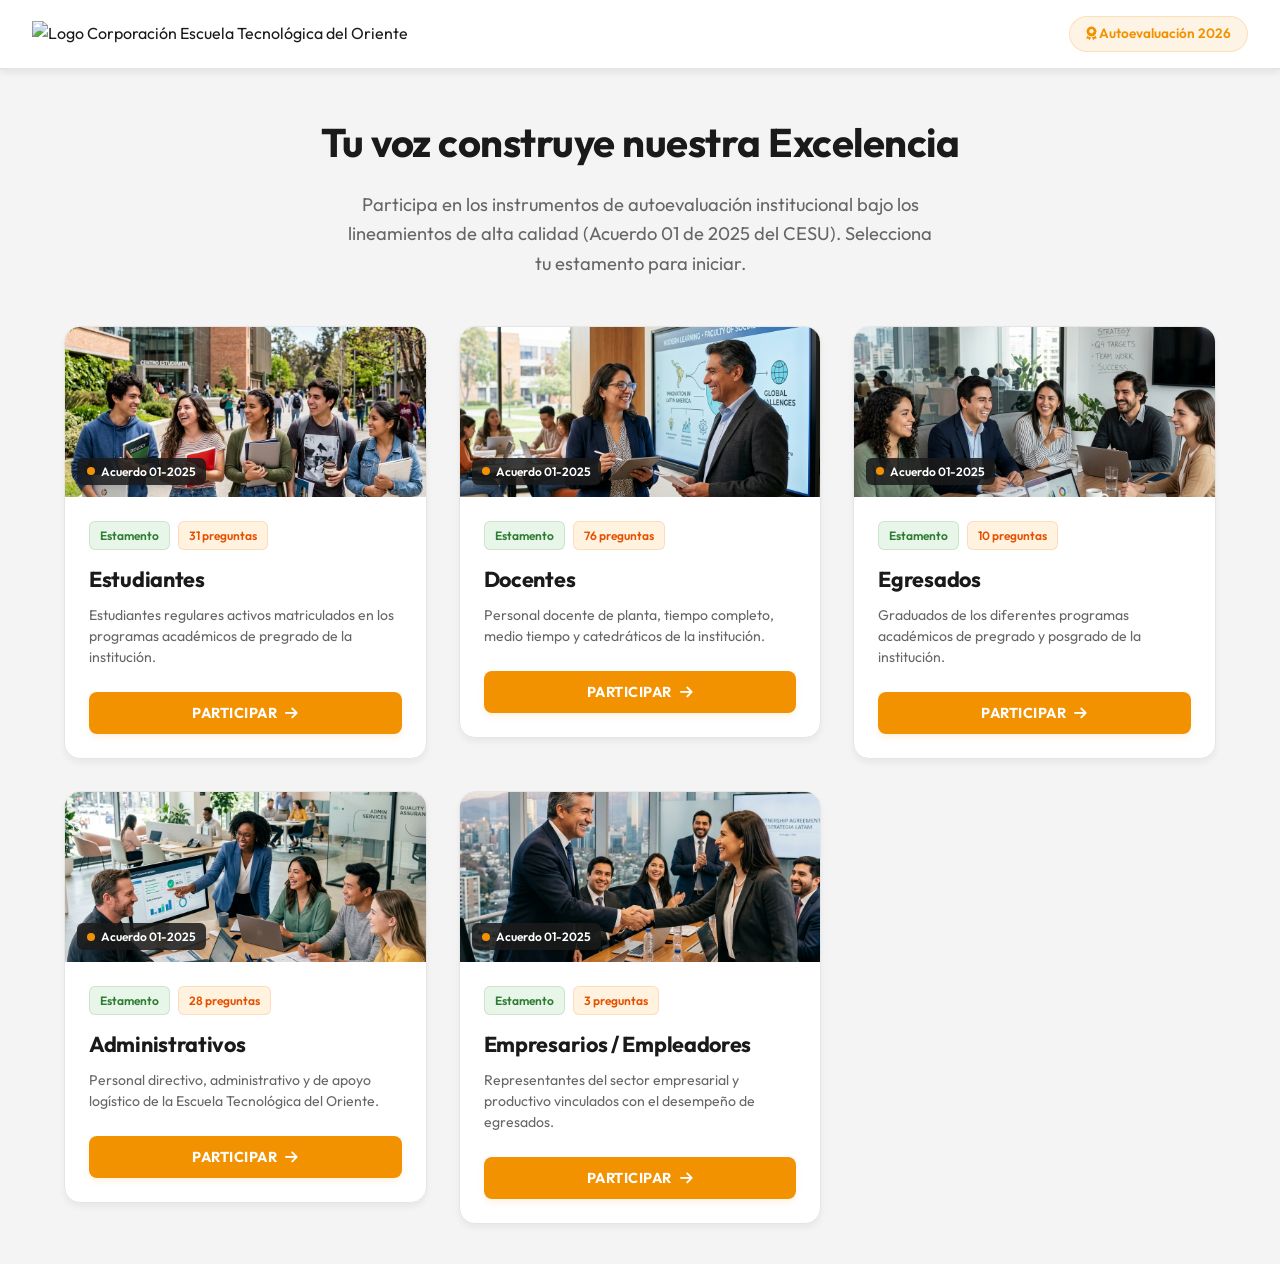
==== index.html @ 84ee6769 "UI: Integrate official PNG logo, fix vertical card stretching issue, and apply stylesheet cache bust" ====
<!DOCTYPE html>
<html lang="es">
<head>
  <meta charset="UTF-8">
  <meta name="viewport" content="width=device-width, initial-scale=1.0">
  <title>Campaña de Autoevaluación 2026 | Escuela Tecnológica del Oriente</title>
  <link rel="stylesheet" href="assets/css/styles.css?v=1.0.3">
  <!-- FontAwesome Icons for premium visual details -->
  <link rel="stylesheet" href="https://cdnjs.cloudflare.com/ajax/libs/font-awesome/6.4.0/css/all.min.css">
</head>
<body>

  <!-- Header Institucional -->
  <header>
    <div class="logo-container">
      <img src="https://tecnologicadeloriente.edu.co/wp-content/uploads/2024/09/LOGO-ILLUSTRATOR-01.png" alt="Logo Corporación Escuela Tecnológica del Oriente" class="logo-img">
    </div>
    <div class="campaign-tag">
      <i class="fa-solid fa-award"></i> Autoevaluación 2026
    </div>
  </header>

  <!-- Contenedor Principal (SPA) -->
  <main class="container">

    <!-- SECCIÓN 1: LANDING PAGE -->
    <section id="section-landing" class="app-section fade-in">
      <div class="hero-section">
        <h2>Tu voz construye nuestra Excelencia</h2>
        <p>Participa en los instrumentos de autoevaluación institucional bajo los lineamientos de alta calidad (Acuerdo 01 de 2025 del CESU). Selecciona tu estamento para iniciar.</p>
      </div>

      <div class="estamentos-grid">
        <!-- Tarjeta Estudiantes -->
        <div class="estamento-card" onclick="seleccionarEstamento('estudiantes')">
          <div class="card-image-wrapper">
            <img src="assets/img/estudiantes.png" alt="Estudiantes ETO">
            <span class="card-badge-modality">Acuerdo 01-2025</span>
          </div>
          <div class="card-body-content">
            <div class="card-badge-container">
              <span class="badge-custom-gray">Estamento</span>
              <span class="badge-custom-orange">31 preguntas</span>
            </div>
            <h3>Estudiantes</h3>
            <p>Estudiantes regulares activos matriculados en los programas académicos de pregrado de la institución.</p>
            <button class="btn-card-cta">PARTICIPAR <i class="fa-solid fa-arrow-right"></i></button>
          </div>
        </div>

        <!-- Tarjeta Docentes -->
        <div class="estamento-card" onclick="seleccionarEstamento('docentes')">
          <div class="card-image-wrapper">
            <img src="assets/img/docentes.png" alt="Docentes ETO">
            <span class="card-badge-modality">Acuerdo 01-2025</span>
          </div>
          <div class="card-body-content">
            <div class="card-badge-container">
              <span class="badge-custom-gray">Estamento</span>
              <span class="badge-custom-orange">76 preguntas</span>
            </div>
            <h3>Docentes</h3>
            <p>Personal docente de planta, tiempo completo, medio tiempo y catedráticos de la institución.</p>
            <button class="btn-card-cta">PARTICIPAR <i class="fa-solid fa-arrow-right"></i></button>
          </div>
        </div>

        <!-- Tarjeta Egresados -->
        <div class="estamento-card" onclick="seleccionarEstamento('egresados')">
          <div class="card-image-wrapper">
            <img src="assets/img/egresados.png" alt="Egresados ETO">
            <span class="card-badge-modality">Acuerdo 01-2025</span>
          </div>
          <div class="card-body-content">
            <div class="card-badge-container">
              <span class="badge-custom-gray">Estamento</span>
              <span class="badge-custom-orange">10 preguntas</span>
            </div>
            <h3>Egresados</h3>
            <p>Graduados de los diferentes programas académicos de pregrado y posgrado de la institución.</p>
            <button class="btn-card-cta">PARTICIPAR <i class="fa-solid fa-arrow-right"></i></button>
          </div>
        </div>

        <!-- Tarjeta Administrativos -->
        <div class="estamento-card" onclick="seleccionarEstamento('administrativos')">
          <div class="card-image-wrapper">
            <img src="assets/img/administrativos.png" alt="Administrativos ETO">
            <span class="card-badge-modality">Acuerdo 01-2025</span>
          </div>
          <div class="card-body-content">
            <div class="card-badge-container">
              <span class="badge-custom-gray">Estamento</span>
              <span class="badge-custom-orange">28 preguntas</span>
            </div>
            <h3>Administrativos</h3>
            <p>Personal directivo, administrativo y de apoyo logístico de la Escuela Tecnológica del Oriente.</p>
            <button class="btn-card-cta">PARTICIPAR <i class="fa-solid fa-arrow-right"></i></button>
          </div>
        </div>

        <!-- Tarjeta Empresarios -->
        <div class="estamento-card" onclick="seleccionarEstamento('empleadores')">
          <div class="card-image-wrapper">
            <img src="assets/img/empleadores.png" alt="Empresarios ETO">
            <span class="card-badge-modality">Acuerdo 01-2025</span>
          </div>
          <div class="card-body-content">
            <div class="card-badge-container">
              <span class="badge-custom-gray">Estamento</span>
              <span class="badge-custom-orange">3 preguntas</span>
            </div>
            <h3>Empresarios / Empleadores</h3>
            <p>Representantes del sector empresarial y productivo vinculados con el desempeño de egresados.</p>
            <button class="btn-card-cta">PARTICIPAR <i class="fa-solid fa-arrow-right"></i></button>
          </div>
        </div>
      </div>
    </section>

    <!-- SECCIÓN 2: PUERTA DE SEGURIDAD (REGISTRO Y HABEAS DATA) -->
    <section id="section-register" class="app-section fade-in hidden">
      <div class="card-form-container">
        <div class="form-header">
          <h2>Registro e Identificación</h2>
          <p>Por favor, ingresa tus datos. Son requeridos para la validez documental de la encuesta ante el CNA.</p>
        </div>

        <form id="form-habeas-data" onsubmit="event.preventDefault(); iniciarEncuestaActiva();">
          <div class="input-group">
            <label class="input-label" for="user-name">Nombre Completo</label>
            <input class="input-field" type="text" id="user-name" placeholder="Ej: Pedro Elías Noriega" required>
          </div>

          <div class="input-group">
            <label class="input-label" for="user-id">Documento de Identidad (Cédula)</label>
            <input class="input-field" type="number" id="user-id" placeholder="Ej: 1098765432" required>
          </div>

          <div class="input-group">
            <label class="input-label" for="user-phone">Teléfono Celular</label>
            <input class="input-field" type="tel" id="user-phone" placeholder="Ej: 3156789012" required>
          </div>

          <div class="input-group">
            <label class="input-label" for="user-email">Correo Electrónico</label>
            <input class="input-field" type="email" id="user-email" placeholder="Ej: pedro@oriente.edu.co" required>
          </div>

          <div class="input-group">
            <label class="input-label" for="user-program">Programa Académico / Dependencia</label>
            <select class="input-field select-field" id="user-program" required>
              <option value="" disabled selected>Selecciona una opción...</option>
              <option value="Licenciatura en Educación Infantil">Licenciatura en Educación Infantil</option>
              <option value="Administración de la Seguridad y Salud en el Trabajo">Administración en Seguridad y Salud en el Trabajo</option>
              <option value="Tecnología en Gestión de la Seguridad y Salud en el Trabajo">Tecnología en Gestión de la SST</option>
              <option value="Ingeniería de Sistemas">Ingeniería de Sistemas</option>
              <option value="Derecho">Derecho</option>
              <option value="Administración de Empresas">Administración de Empresas</option>
              <option value="Área Administrativa">Área Administrativa (No aplica programa)</option>
              <option value="Sector Empresarial">Sector Empresarial / Empleador</option>
            </select>
          </div>

          <div class="checkbox-group">
            <input class="checkbox-input" type="checkbox" id="user-habeas" required>
            <label class="checkbox-label" for="user-habeas">
              Acepto y autorizo de manera libre, previa y explícita el tratamiento de mis datos personales de conformidad con la <a href="#" onclick="abrirModalHabeas(event)">Política de Tratamiento de Datos Personales (Ley 1581 de 2012 de Habeas Data)</a> de la Corporación Escuela Tecnológica del Oriente.
            </label>
          </div>

          <div style="display:flex; gap: 1rem;">
            <button type="button" class="btn-secondary" onclick="volverALanding()">
              <i class="fa-solid fa-arrow-left"></i> Atrás
            </button>
            <button type="submit" id="btn-iniciar-encuesta" class="btn-primary" disabled>
              Continuar a la Encuesta <i class="fa-solid fa-circle-arrow-right"></i>
            </button>
          </div>
        </form>
      </div>
    </section>

    <!-- SECCIÓN 3: INTERFAZ DE ENCUESTA CONVERSACIONAL (TYPEFORM STYLE) -->
    <section id="section-survey" class="app-section fade-in hidden">
      <div class="survey-wrapper">
        
        <!-- Barra de Progreso Superior -->
        <div class="survey-progress-container">
          <button class="btn-secondary" style="padding: 6px 12px; font-size: 0.8rem;" onclick="volverARegistro()">
            <i class="fa-solid fa-user-pen"></i> Datos
          </button>
          <div class="survey-progress-bar-bg">
            <div id="survey-progress-bar" class="survey-progress-bar-fill"></div>
          </div>
          <span id="survey-progress-text" class="survey-progress-text">Pregunta 1 de 31 (0%)</span>
        </div>

        <!-- Tarjeta de Pregunta Activa -->
        <div class="survey-question-card">
          <div>
            <div id="survey-factor-title" class="question-meta">Factor 1: Proyecto Educativo</div>
            <div id="survey-question-text" class="question-text">
              ¿El proyecto educativo del Programa Académico es coherente con la misión y la identidad institucional?
            </div>
          </div>

          <!-- Escala Likert 1-5 -->
          <div>
            <div class="likert-scale">
              <div class="likert-option" onclick="responderPregunta(1)">
                <div class="likert-button" id="likert-btn-1">1</div>
                <div class="likert-label">Totalmente en Desacuerdo</div>
              </div>
              <div class="likert-option" onclick="responderPregunta(2)">
                <div class="likert-button" id="likert-btn-2">2</div>
                <div class="likert-label">En Desacuerdo</div>
              </div>
              <div class="likert-option" onclick="responderPregunta(3)">
                <div class="likert-button" id="likert-btn-3">3</div>
                <div class="likert-label">Neutro</div>
              </div>
              <div class="likert-option" onclick="responderPregunta(4)">
                <div class="likert-button" id="likert-btn-4">4</div>
                <div class="likert-label">De Acuerdo</div>
              </div>
              <div class="likert-option" onclick="responderPregunta(5)">
                <div class="likert-button" id="likert-btn-5">5</div>
                <div class="likert-label">Totalmente de Acuerdo</div>
              </div>
            </div>

            <!-- Controles de Navegación del Encuesta -->
            <div class="survey-navigation">
              <button class="btn-secondary" id="btn-previa" onclick="navegarPregunta(-1)" disabled>
                <i class="fa-solid fa-chevron-left"></i> Anterior
              </button>
              
              <div class="keyboard-shortcut-hint">
                <span>Califica de <kbd class="kbd-key">1</kbd> a <kbd class="kbd-key">5</kbd> en tu teclado</span>
              </div>
              
              <button class="btn-secondary" id="btn-siguiente" onclick="navegarPregunta(1)">
                Siguiente <i class="fa-solid fa-chevron-right"></i>
              </button>
            </div>
          </div>
        </div>

      </div>
    </section>

    <!-- SECCIÓN 3.5: COMENTARIOS ADICIONALES FINALES -->
    <section id="section-comments" class="app-section fade-in hidden">
      <div class="card-form-container">
        <div class="form-header">
          <h2>Comentarios Cualitativos</h2>
          <p>Para finalizar, puedes aportar sugerencias o comentarios cualitativos sobre el programa académico de forma abierta.</p>
        </div>

        <textarea id="survey-comments" class="comments-textarea" placeholder="Escribe tus observaciones aquí (Opcional)..."></textarea>

        <div style="display:flex; gap: 1rem;">
          <button type="button" class="btn-secondary" onclick="volverAEncuestaDesdeComentarios()">
            <i class="fa-solid fa-chevron-left"></i> Atrás
          </button>
          <button type="button" class="btn-primary" onclick="finalizarYEnviarEncuesta()">
            Enviar Respuestas <i class="fa-solid fa-paper-plane"></i>
          </button>
        </div>
      </div>
    </section>

    <!-- SECCIÓN 4: AGRADECIMIENTO / AGRADECIMIENTO -->
    <section id="section-thanks" class="app-section fade-in hidden" style="text-align: center;">
      <div class="card-form-container" style="max-width: 500px;">
        <div style="font-size: 4rem; color: var(--primary-orange); margin-bottom: 1.5rem;">
          <i class="fa-solid fa-circle-check"></i>
        </div>
        <h2 style="font-size: 2rem; margin-bottom: 1rem;">¡Muchas Gracias!</h2>
        <p style="color: var(--text-gray); margin-bottom: 2rem;">Tus respuestas se han guardado con éxito. Has aportado de forma valiosa a nuestro proceso de Autoevaluación y Acreditación de Alta Calidad.</p>
        
        <div style="display: flex; flex-direction: column; gap: 10px;">
          <button class="btn-primary" onclick="reiniciarPortal()">
            <i class="fa-solid fa-rotate-left"></i> Realizar otra Encuesta
          </button>
          <a href="dashboard.html" class="btn-secondary" style="text-decoration: none; justify-content: center;">
            <i class="fa-solid fa-chart-line"></i> Ir al Dashboard de Resultados
          </a>
        </div>
      </div>
    </section>

  </main>

  <!-- MODAL: HABEAS DATA LEGAL -->
  <div id="modal-habeas" class="modal hidden">
    <div class="modal-content">
      <div class="modal-header">
        <h3>Política de Tratamiento de Datos Personales</h3>
        <button class="btn-close" onclick="cerrarModalHabeas()">&times;</button>
      </div>
      <div class="modal-body">
        <p><strong>CORPORACIÓN ESCUELA TECNOLÓGICA DEL ORIENTE</strong></p>
        <p>De conformidad con la Ley 1581 de 2012 (Ley de Protección de Datos Personales o Habeas Data) y sus decretos reglamentarios, le informamos que los datos capturados en este formulario serán tratados bajo estrictos parámetros de seguridad, confidencialidad y privacidad.</p>
        
        <h4>1. Finalidad del Tratamiento de Datos</h4>
        <p>La recolección de los datos personales (Nombre, Cédula, Celular y Correo Electrónico) tiene como única finalidad validar la participación legítima de los estamentos institucionales (Estudiantes, Docentes, Egresados, Administrativos y Empresarios) dentro del proceso de Autoevaluación con fines de Acreditación de Alta Calidad exigidos por el Ministerio de Educación Nacional de Colombia (CNA).</p>
        
        <h4>2. Confidencialidad de las Respuestas</h4>
        <p>Las opiniones, valoraciones y respuestas suministradas en la encuesta son estrictamente confidenciales y se procesarán de forma agregada y estadística. Bajo ninguna circunstancia se asociará su nombre o número de identidad con sus respuestas individuales en los reportes públicos de autoevaluación.</p>
        
        <h4>3. Derechos del Titular</h4>
        <p>Como titular de los datos personales, usted tiene derecho a conocer, actualizar, rectificar y solicitar la supresión de sus datos personales en los términos dispuestos por la Ley 1581 de 2012, dirigiendo una solicitud al correo oficial de protección de datos de la institución.</p>
      </div>
      <div style="margin-top: 1.5rem; text-align: right;">
        <button class="btn-primary" style="width: auto; display: inline-flex;" onclick="cerrarModalHabeas()">
          Entendido
        </button>
      </div>
    </div>
  </div>

  <!-- Carga de Módulos e Scripts -->
  <script type="module" src="assets/js/app.js"></script>
</body>
</html>
---- assets/css/styles.css ----
/* assets/css/styles.css */
@import url('https://fonts.googleapis.com/css2?family=Outfit:wght@300;400;500;600;700&display=swap');

:root {
  --primary-orange: #F39200;
  --primary-orange-hover: #D88100;
  --primary-orange-light: rgba(243, 146, 0, 0.1);
  --bg-white: #FFFFFF;
  --bg-gray-light: #F4F4F4;
  --bg-gray-border: #E5E5E5;
  --text-dark: #1A1A1B;
  --text-gray: #666666;
  --text-gray-light: #999999;
  
  --font-base: 'Outfit', sans-serif;
  --shadow-subtle: 0 4px 6px rgba(0, 0, 0, 0.05);
  --shadow-medium: 0 10px 20px rgba(0, 0, 0, 0.08);
  --shadow-orange: 0 10px 25px rgba(243, 146, 0, 0.2);
  
  --transition-smooth: all 0.3s cubic-bezier(0.4, 0, 0.2, 1);
}

* {
  box-sizing: border-box;
  margin: 0;
  padding: 0;
}

body {
  font-family: var(--font-base);
  background-color: var(--bg-gray-light);
  color: var(--text-dark);
  line-height: 1.6;
  overflow-x: hidden;
}

/* Layout General */
header {
  background-color: var(--bg-white);
  border-bottom: 2px solid var(--bg-gray-border);
  padding: 1rem 2rem;
  display: flex;
  justify-content: space-between;
  align-items: center;
  position: sticky;
  top: 0;
  z-index: 100;
  box-shadow: var(--shadow-subtle);
}

.logo-container {
  display: flex;
  align-items: center;
}

.logo-img {
  max-height: 48px;
  width: auto;
  object-fit: contain;
  display: block;
}

.campaign-tag {
  background-color: var(--primary-orange-light);
  color: var(--primary-orange);
  padding: 6px 16px;
  border-radius: 20px;
  font-weight: 600;
  font-size: 0.85rem;
  border: 1px solid rgba(243, 146, 0, 0.2);
}

.container {
  max-width: 1200px;
  margin: 0 auto;
  padding: 2.5rem 1.5rem;
  min-height: calc(100vh - 80px);
  display: flex;
  flex-direction: column;
  justify-content: center;
}

.hidden {
  display: none !important;
}

/* Animaciones */
@keyframes fadeIn {
  from { opacity: 0; transform: translateY(15px); }
  to { opacity: 1; transform: translateY(0); }
}

@keyframes slideInRight {
  from { transform: translateX(50px); opacity: 0; }
  to { transform: translateX(0); opacity: 1; }
}

.fade-in {
  animation: fadeIn 0.4s cubic-bezier(0.4, 0, 0.2, 1) forwards;
}

/* Pantalla 1: Landing Page */
.hero-section {
  text-align: center;
  margin-bottom: 3rem;
  animation: fadeIn 0.5s ease-out;
}

.hero-section h2 {
  font-size: 2.5rem;
  font-weight: 700;
  color: var(--text-dark);
  margin-bottom: 1rem;
  letter-spacing: -0.5px;
}

.hero-section p {
  font-size: 1.15rem;
  color: var(--text-gray);
  max-width: 600px;
  margin: 0 auto;
}

.estamentos-grid {
  display: grid;
  grid-template-columns: repeat(auto-fill, minmax(280px, 1fr));
  gap: 2rem;
  margin-top: 1.5rem;
  align-items: start;
}

.estamento-card {
  background-color: var(--bg-white);
  border: 1px solid var(--bg-gray-border);
  border-radius: 16px;
  overflow: hidden;
  transition: var(--transition-smooth);
  display: flex;
  flex-direction: column;
  box-shadow: var(--shadow-subtle);
  cursor: pointer;
  text-align: left;
}

.estamento-card:hover {
  transform: translateY(-8px);
  border-color: var(--primary-orange);
  box-shadow: var(--shadow-medium);
}

.card-image-wrapper {
  position: relative;
  width: 100%;
  height: 170px;
  overflow: hidden;
  background-color: var(--bg-gray-light);
}

.card-image-wrapper img {
  width: 100%;
  height: 100%;
  object-fit: cover;
  transition: var(--transition-smooth);
}

.estamento-card:hover .card-image-wrapper img {
  transform: scale(1.06);
}

.card-badge-modality {
  position: absolute;
  bottom: 12px;
  left: 12px;
  background-color: rgba(26, 26, 27, 0.85);
  color: var(--bg-white);
  padding: 4px 10px;
  border-radius: 6px;
  font-size: 0.75rem;
  font-weight: 600;
  display: flex;
  align-items: center;
  gap: 6px;
  box-shadow: 0 4px 6px rgba(0,0,0,0.1);
}

.card-badge-modality::before {
  content: '';
  display: inline-block;
  width: 8px;
  height: 8px;
  border-radius: 50%;
  background-color: var(--primary-orange);
}

.card-body-content {
  padding: 1.5rem;
  display: flex;
  flex-direction: column;
  flex-grow: 1;
  justify-content: space-between;
}

.card-badge-container {
  display: flex;
  gap: 8px;
  margin-bottom: 12px;
}

.badge-custom-gray {
  background-color: #E8F5E9;
  color: #2E7D32;
  padding: 4px 10px;
  border-radius: 6px;
  font-size: 0.75rem;
  font-weight: 600;
  border: 1px solid rgba(46, 125, 50, 0.15);
}

.badge-custom-orange {
  background-color: #FFF3E0;
  color: #E65100;
  padding: 4px 10px;
  border-radius: 6px;
  font-size: 0.75rem;
  font-weight: 600;
  border: 1px solid rgba(230, 81, 0, 0.15);
}

.card-body-content h3 {
  font-size: 1.35rem;
  font-weight: 700;
  color: var(--text-dark);
  margin-bottom: 8px;
  letter-spacing: -0.3px;
}

.card-body-content p {
  font-size: 0.88rem;
  color: var(--text-gray);
  margin-bottom: 1.5rem;
  line-height: 1.5;
  flex-grow: 1;
}

.btn-card-cta {
  width: 100%;
  background-color: var(--primary-orange);
  color: var(--bg-white);
  border: none;
  border-radius: 8px;
  padding: 12px 20px;
  font-family: var(--font-base);
  font-size: 0.9rem;
  font-weight: 700;
  cursor: pointer;
  transition: var(--transition-smooth);
  display: flex;
  align-items: center;
  justify-content: center;
  gap: 8px;
  text-transform: uppercase;
  letter-spacing: 0.5px;
  box-shadow: 0 4px 6px rgba(243, 146, 0, 0.1);
}

.estamento-card:hover .btn-card-cta {
  background-color: var(--primary-orange-hover);
  box-shadow: var(--shadow-orange);
}


/* Pantalla 2: Puerta de Seguridad - Habeas Data */
.card-form-container {
  background-color: var(--bg-white);
  border: 1px solid var(--bg-gray-border);
  border-radius: 24px;
  padding: 3rem 2.5rem;
  max-width: 600px;
  margin: 0 auto;
  box-shadow: var(--shadow-medium);
}

.form-header {
  text-align: center;
  margin-bottom: 2rem;
}

.form-header h2 {
  font-size: 1.75rem;
  font-weight: 700;
  color: var(--text-dark);
  margin-bottom: 0.5rem;
}

.form-header p {
  color: var(--text-gray);
  font-size: 0.95rem;
}

.input-group {
  margin-bottom: 1.5rem;
  position: relative;
}

.input-label {
  display: block;
  font-weight: 500;
  font-size: 0.9rem;
  color: var(--text-dark);
  margin-bottom: 6px;
}

.input-field {
  width: 100%;
  padding: 12px 16px;
  border: 2px solid var(--bg-gray-border);
  border-radius: 12px;
  font-family: var(--font-base);
  font-size: 1rem;
  color: var(--text-dark);
  transition: var(--transition-smooth);
  outline: none;
}

.input-field:focus {
  border-color: var(--primary-orange);
  background-color: var(--bg-white);
  box-shadow: 0 0 0 3px var(--primary-orange-light);
}

.select-field {
  appearance: none;
  background-image: url("data:image/svg+xml;utf8,<svg fill='%231A1A1B' height='24' viewBox='0 0 24 24' width='24' xmlns='http://www.w3.org/2000/svg'><path d='M7 10l5 5 5-5z'/><path d='M0 0h24v24H0z' fill='none'/></svg>");
  background-repeat: no-repeat;
  background-position: right 12px center;
  background-size: 18px;
}

/* Checkbox Habeas Data */
.checkbox-group {
  display: flex;
  align-items: flex-start;
  gap: 10px;
  margin-top: 1.5rem;
  margin-bottom: 2rem;
}

.checkbox-input {
  width: 20px;
  height: 20px;
  accent-color: var(--primary-orange);
  cursor: pointer;
  margin-top: 2px;
  border: 2px solid var(--bg-gray-border);
  border-radius: 4px;
}

.checkbox-label {
  font-size: 0.85rem;
  color: var(--text-gray);
  cursor: pointer;
  user-select: none;
}

.checkbox-label a {
  color: var(--primary-orange);
  text-decoration: none;
  font-weight: 500;
}

.checkbox-label a:hover {
  text-decoration: underline;
}

/* Botones */
.btn-primary {
  width: 100%;
  background-color: var(--primary-orange);
  color: var(--bg-white);
  border: none;
  border-radius: 12px;
  padding: 14px 24px;
  font-family: var(--font-base);
  font-size: 1rem;
  font-weight: 600;
  cursor: pointer;
  transition: var(--transition-smooth);
  display: flex;
  align-items: center;
  justify-content: center;
  gap: 8px;
  box-shadow: var(--shadow-subtle);
}

.btn-primary:hover:not(:disabled) {
  background-color: var(--primary-orange-hover);
  transform: translateY(-2px);
  box-shadow: var(--shadow-orange);
}

.btn-primary:active:not(:disabled) {
  transform: translateY(0);
}

.btn-primary:disabled {
  background-color: var(--text-gray-light);
  cursor: not-allowed;
  transform: none;
  box-shadow: none;
}

.btn-secondary {
  background-color: transparent;
  color: var(--text-gray);
  border: 1px solid var(--bg-gray-border);
  border-radius: 12px;
  padding: 10px 20px;
  font-family: var(--font-base);
  font-size: 0.9rem;
  font-weight: 600;
  cursor: pointer;
  transition: var(--transition-smooth);
  display: flex;
  align-items: center;
  gap: 6px;
}

.btn-secondary:hover {
  background-color: var(--bg-gray-light);
  color: var(--text-dark);
}

/* Pantalla 3: Interfaz de Encuesta Conversacional */
.survey-wrapper {
  max-width: 800px;
  margin: 0 auto;
  width: 100%;
}

.survey-progress-container {
  background-color: var(--bg-white);
  border: 1px solid var(--bg-gray-border);
  border-radius: 12px;
  padding: 12px 20px;
  margin-bottom: 2rem;
  display: flex;
  align-items: center;
  justify-content: space-between;
  gap: 1.5rem;
  box-shadow: var(--shadow-subtle);
}

.survey-progress-bar-bg {
  flex-grow: 1;
  height: 8px;
  background-color: var(--bg-gray-light);
  border-radius: 4px;
  overflow: hidden;
}

.survey-progress-bar-fill {
  height: 100%;
  width: 0%;
  background-color: var(--primary-orange);
  border-radius: 4px;
  transition: width 0.3s cubic-bezier(0.4, 0, 0.2, 1);
}

.survey-progress-text {
  font-size: 0.85rem;
  font-weight: 600;
  color: var(--text-gray);
  white-space: nowrap;
}

.survey-question-card {
  background-color: var(--bg-white);
  border: 1px solid var(--bg-gray-border);
  border-radius: 24px;
  padding: 3.5rem 3rem;
  min-height: 400px;
  display: flex;
  flex-direction: column;
  justify-content: space-between;
  box-shadow: var(--shadow-medium);
  position: relative;
}

.question-meta {
  font-size: 0.8rem;
  text-transform: uppercase;
  letter-spacing: 1.5px;
  font-weight: 700;
  color: var(--primary-orange);
  margin-bottom: 1.5rem;
}

.question-text {
  font-size: 1.6rem;
  font-weight: 600;
  color: var(--text-dark);
  margin-bottom: 2.5rem;
  line-height: 1.4;
  letter-spacing: -0.5px;
}

/* Escala Likert 1-5 */
.likert-scale {
  display: grid;
  grid-template-columns: repeat(5, 1fr);
  gap: 1rem;
  margin-bottom: 3rem;
}

.likert-option {
  display: flex;
  flex-direction: column;
  align-items: center;
  cursor: pointer;
  user-select: none;
}

.likert-button {
  width: 55px;
  height: 55px;
  border-radius: 50%;
  border: 2px solid var(--bg-gray-border);
  background-color: var(--bg-white);
  display: flex;
  align-items: center;
  justify-content: center;
  font-size: 1.25rem;
  font-weight: 700;
  color: var(--text-gray);
  transition: var(--transition-smooth);
  margin-bottom: 8px;
}

.likert-label {
  font-size: 0.75rem;
  color: var(--text-gray);
  text-align: center;
  font-weight: 500;
  transition: var(--transition-smooth);
}

.likert-option:hover .likert-button {
  border-color: var(--primary-orange);
  color: var(--primary-orange);
  background-color: var(--primary-orange-light);
  transform: scale(1.08);
}

.likert-option.selected .likert-button {
  border-color: var(--primary-orange);
  background-color: var(--primary-orange);
  color: var(--bg-white);
  box-shadow: var(--shadow-orange);
}

.likert-option.selected .likert-label {
  color: var(--primary-orange);
  font-weight: 600;
}

/* Control de Navegación */
.survey-navigation {
  display: flex;
  justify-content: space-between;
  align-items: center;
  border-top: 1px solid var(--bg-gray-border);
  padding-top: 1.5rem;
}

.keyboard-shortcut-hint {
  font-size: 0.8rem;
  color: var(--text-gray-light);
  display: flex;
  align-items: center;
  gap: 4px;
}

.kbd-key {
  background: var(--bg-gray-light);
  border: 1px solid var(--bg-gray-border);
  border-radius: 4px;
  padding: 1px 6px;
  font-size: 0.75rem;
  font-family: inherit;
  font-weight: 600;
  box-shadow: 0 1px 0 rgba(0,0,0,0.1);
}

/* Comentarios Finales */
.comments-container {
  display: flex;
  flex-direction: column;
  height: 100%;
}

.comments-textarea {
  width: 100%;
  height: 150px;
  padding: 16px;
  border: 2px solid var(--bg-gray-border);
  border-radius: 12px;
  font-family: var(--font-base);
  font-size: 1rem;
  color: var(--text-dark);
  outline: none;
  resize: none;
  margin-top: 1rem;
  margin-bottom: 2rem;
  transition: var(--transition-smooth);
}

.comments-textarea:focus {
  border-color: var(--primary-orange);
  box-shadow: 0 0 0 3px var(--primary-orange-light);
}

/* Pantalla 4: Dashboard */
.dashboard-layout {
  display: grid;
  grid-template-columns: 1fr 2fr;
  gap: 2rem;
  margin-top: 1rem;
}

.dashboard-card {
  background-color: var(--bg-white);
  border: 1px solid var(--bg-gray-border);
  border-radius: 20px;
  padding: 2rem;
  box-shadow: var(--shadow-subtle);
  display: flex;
  flex-direction: column;
  justify-content: space-between;
}

.dashboard-card h3 {
  font-size: 1.15rem;
  font-weight: 600;
  color: var(--text-dark);
  margin-bottom: 1.5rem;
  border-bottom: 1px solid var(--bg-gray-border);
  padding-bottom: 8px;
}

.participation-metric-item {
  display: flex;
  align-items: center;
  justify-content: space-between;
  margin-bottom: 1rem;
}

.participation-bar-bg {
  width: 100px;
  height: 6px;
  background-color: var(--bg-gray-light);
  border-radius: 3px;
  overflow: hidden;
  margin-left: 10px;
  flex-grow: 1;
}

.participation-bar-fill {
  height: 100%;
  background-color: var(--primary-orange);
  border-radius: 3px;
}

.chart-wrapper {
  position: relative;
  height: 350px;
  width: 100%;
}

.kpi-grid {
  display: grid;
  grid-template-columns: repeat(3, 1fr);
  gap: 1rem;
  margin-bottom: 1.5rem;
}

.kpi-card {
  background-color: var(--bg-white);
  border: 1px solid var(--bg-gray-border);
  border-radius: 12px;
  padding: 1.25rem;
  text-align: center;
  box-shadow: var(--shadow-subtle);
}

.kpi-card span {
  font-size: 0.8rem;
  color: var(--text-gray);
  display: block;
  margin-bottom: 4px;
  font-weight: 500;
}

.kpi-card strong {
  font-size: 1.75rem;
  color: var(--primary-orange);
  font-weight: 700;
}

.table-wrapper {
  width: 100%;
  overflow-x: auto;
  margin-top: 1rem;
}

.dashboard-table {
  width: 100%;
  border-collapse: collapse;
  text-align: left;
  font-size: 0.9rem;
}

.dashboard-table th {
  padding: 12px;
  border-bottom: 2px solid var(--bg-gray-border);
  color: var(--text-gray);
  font-weight: 600;
}

.dashboard-table td {
  padding: 12px;
  border-bottom: 1px solid var(--bg-gray-border);
  color: var(--text-dark);
}

.badge {
  padding: 2px 8px;
  border-radius: 8px;
  font-size: 0.75rem;
  font-weight: 600;
}

.badge-orange {
  background-color: var(--primary-orange-light);
  color: var(--primary-orange);
}

.badge-gray {
  background-color: #ECECEC;
  color: #555555;
}

/* Modales e Informes */
.modal {
  position: fixed;
  top: 0;
  left: 0;
  right: 0;
  bottom: 0;
  background-color: rgba(0,0,0,0.5);
  display: flex;
  align-items: center;
  justify-content: center;
  z-index: 1000;
  padding: 1.5rem;
}

.modal-content {
  background-color: var(--bg-white);
  border-radius: 20px;
  padding: 2rem;
  max-width: 600px;
  width: 100%;
  max-height: 80vh;
  overflow-y: auto;
  box-shadow: var(--shadow-medium);
}

.modal-header {
  display: flex;
  justify-content: space-between;
  align-items: center;
  border-bottom: 1px solid var(--bg-gray-border);
  padding-bottom: 12px;
  margin-bottom: 1.5rem;
}

.modal-header h3 {
  font-size: 1.25rem;
  color: var(--text-dark);
  font-weight: 700;
}

.btn-close {
  background: none;
  border: none;
  font-size: 1.5rem;
  cursor: pointer;
  color: var(--text-gray);
}

.modal-body {
  font-size: 0.9rem;
  color: var(--text-gray);
  line-height: 1.5;
}

.modal-body p {
  margin-bottom: 1rem;
}

.modal-body h4 {
  color: var(--text-dark);
  margin-top: 1.5rem;
  margin-bottom: 0.5rem;
  font-weight: 600;
}

/* Responsividad */
@media (max-width: 768px) {
  .hero-section h2 {
    font-size: 1.85rem;
  }
  
  .card-form-container {
    padding: 2rem 1.5rem;
  }
  
  .survey-question-card {
    padding: 2.5rem 1.5rem;
    min-height: auto;
  }
  
  .question-text {
    font-size: 1.25rem;
    margin-bottom: 2rem;
  }
  
  .likert-scale {
    gap: 0.5rem;
  }
  
  .likert-button {
    width: 45px;
    height: 45px;
    font-size: 1.1rem;
  }
  
  .dashboard-layout {
    grid-template-columns: 1fr;
  }
  
  .kpi-grid {
    grid-template-columns: 1fr;
  }
}
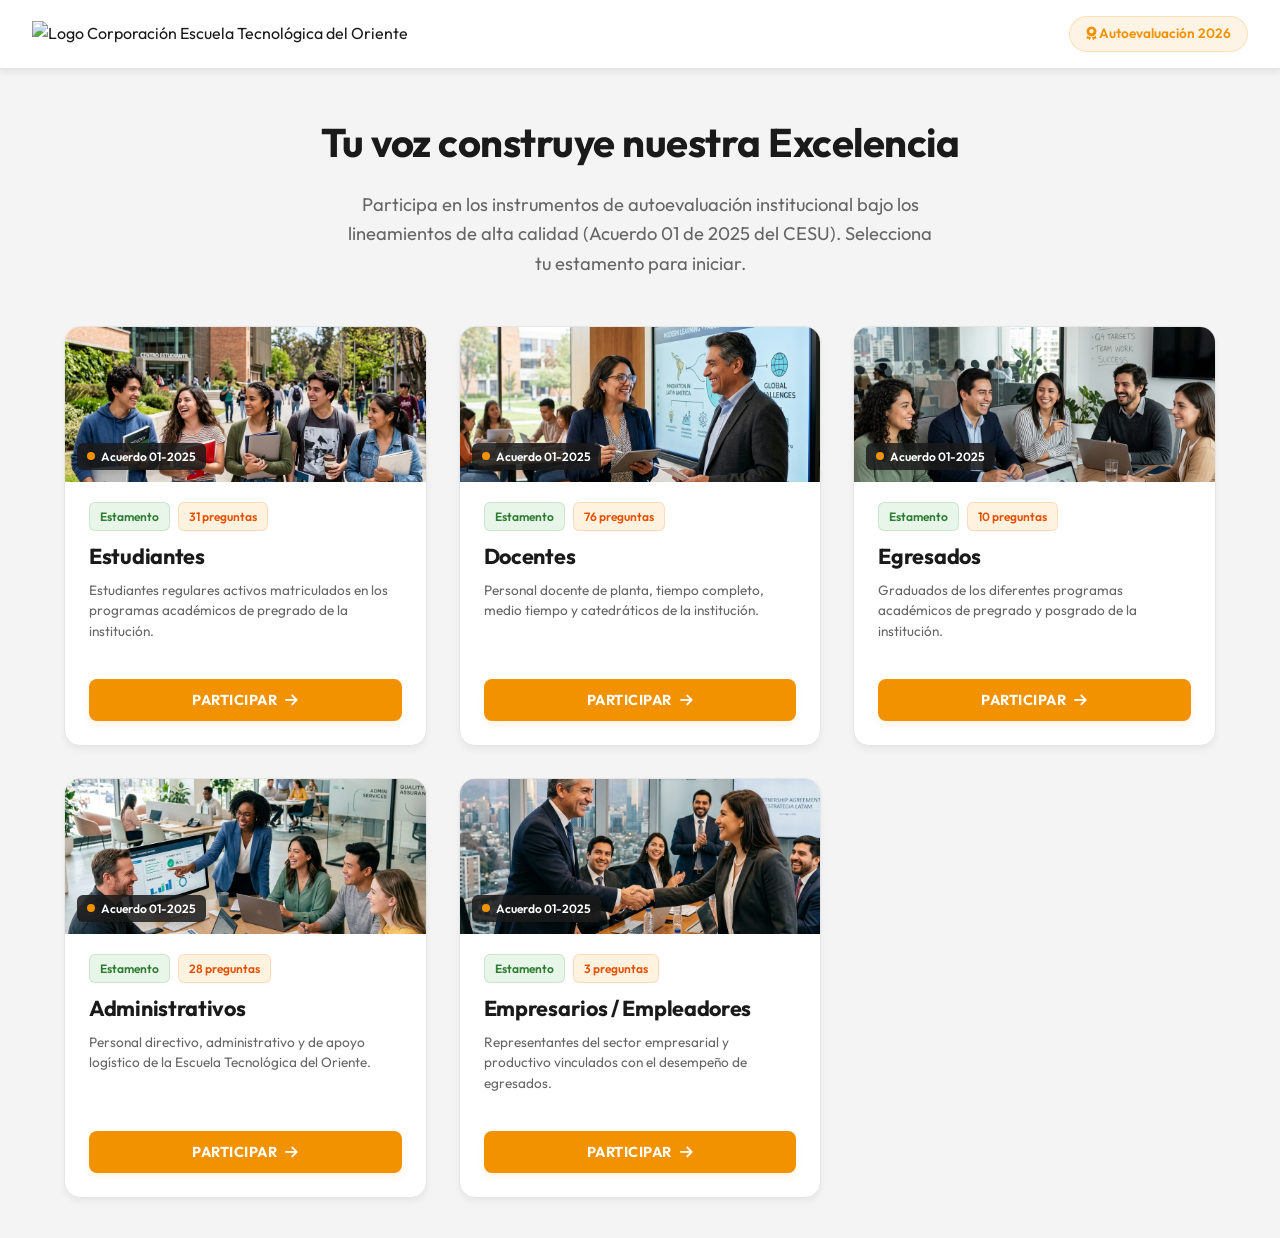
==== commit ae1f18d5: "UI: Force strict card height of 420px and fixed height for paragraph tags to ensure total alignment " ====
--- a/index.html
+++ b/index.html
@@ -4,7 +4,7 @@
   <meta charset="UTF-8">
   <meta name="viewport" content="width=device-width, initial-scale=1.0">
   <title>Campaña de Autoevaluación 2026 | Escuela Tecnológica del Oriente</title>
-  <link rel="stylesheet" href="assets/css/styles.css?v=1.0.3">
+  <link rel="stylesheet" href="assets/css/styles.css?v=1.0.4">
   <!-- FontAwesome Icons for premium visual details -->
   <link rel="stylesheet" href="https://cdnjs.cloudflare.com/ajax/libs/font-awesome/6.4.0/css/all.min.css">
 </head>
--- a/assets/css/styles.css
+++ b/assets/css/styles.css
@@ -126,7 +126,7 @@
   grid-template-columns: repeat(auto-fill, minmax(280px, 1fr));
   gap: 2rem;
   margin-top: 1.5rem;
-  align-items: start;
+  align-items: stretch; /* Estira todas las tarjetas para medir lo mismo en la fila */
 }
 
 .estamento-card {
@@ -140,6 +140,7 @@
   box-shadow: var(--shadow-subtle);
   cursor: pointer;
   text-align: left;
+  height: 420px; /* Alto estricto y unificado para todas las tarjetas */
 }
 
 .estamento-card:hover {
@@ -151,9 +152,10 @@
 .card-image-wrapper {
   position: relative;
   width: 100%;
-  height: 170px;
+  height: 155px; /* Ajuste milimétrico de la cabecera */
   overflow: hidden;
   background-color: var(--bg-gray-light);
+  flex-shrink: 0; /* Evita que la imagen cambie de tamaño */
 }
 
 .card-image-wrapper img {
@@ -193,17 +195,17 @@
 }
 
 .card-body-content {
-  padding: 1.5rem;
+  padding: 1.25rem 1.5rem 1.5rem;
   display: flex;
   flex-direction: column;
-  flex-grow: 1;
-  justify-content: space-between;
+  flex-grow: 1; /* Ocupa el espacio restante */
+  justify-content: space-between; /* Distribuye espacio empujando el botón abajo */
 }
 
 .card-badge-container {
   display: flex;
   gap: 8px;
-  margin-bottom: 12px;
+  margin-bottom: 8px;
 }
 
 .badge-custom-gray {
@@ -230,16 +232,21 @@
   font-size: 1.35rem;
   font-weight: 700;
   color: var(--text-dark);
-  margin-bottom: 8px;
+  margin-bottom: 6px;
   letter-spacing: -0.3px;
 }
 
 .card-body-content p {
-  font-size: 0.88rem;
-  color: var(--text-gray);
-  margin-bottom: 1.5rem;
+  font-size: 0.85rem;
+  color: var(--text-gray);
   line-height: 1.5;
-  flex-grow: 1;
+  margin-bottom: 1rem;
+  height: 64px; /* Alto fijo exacto para uniformidad de texto */
+  display: -webkit-box;
+  -webkit-line-clamp: 3;
+  -webkit-box-orient: vertical;
+  overflow: hidden; /* Corta texto sobrante si lo hubiere */
+  flex-shrink: 0;
 }
 
 .btn-card-cta {
@@ -261,6 +268,7 @@
   text-transform: uppercase;
   letter-spacing: 0.5px;
   box-shadow: 0 4px 6px rgba(243, 146, 0, 0.1);
+  margin-top: auto; /* Empuja el botón al fondo del contenedor flex */
 }
 
 .estamento-card:hover .btn-card-cta {
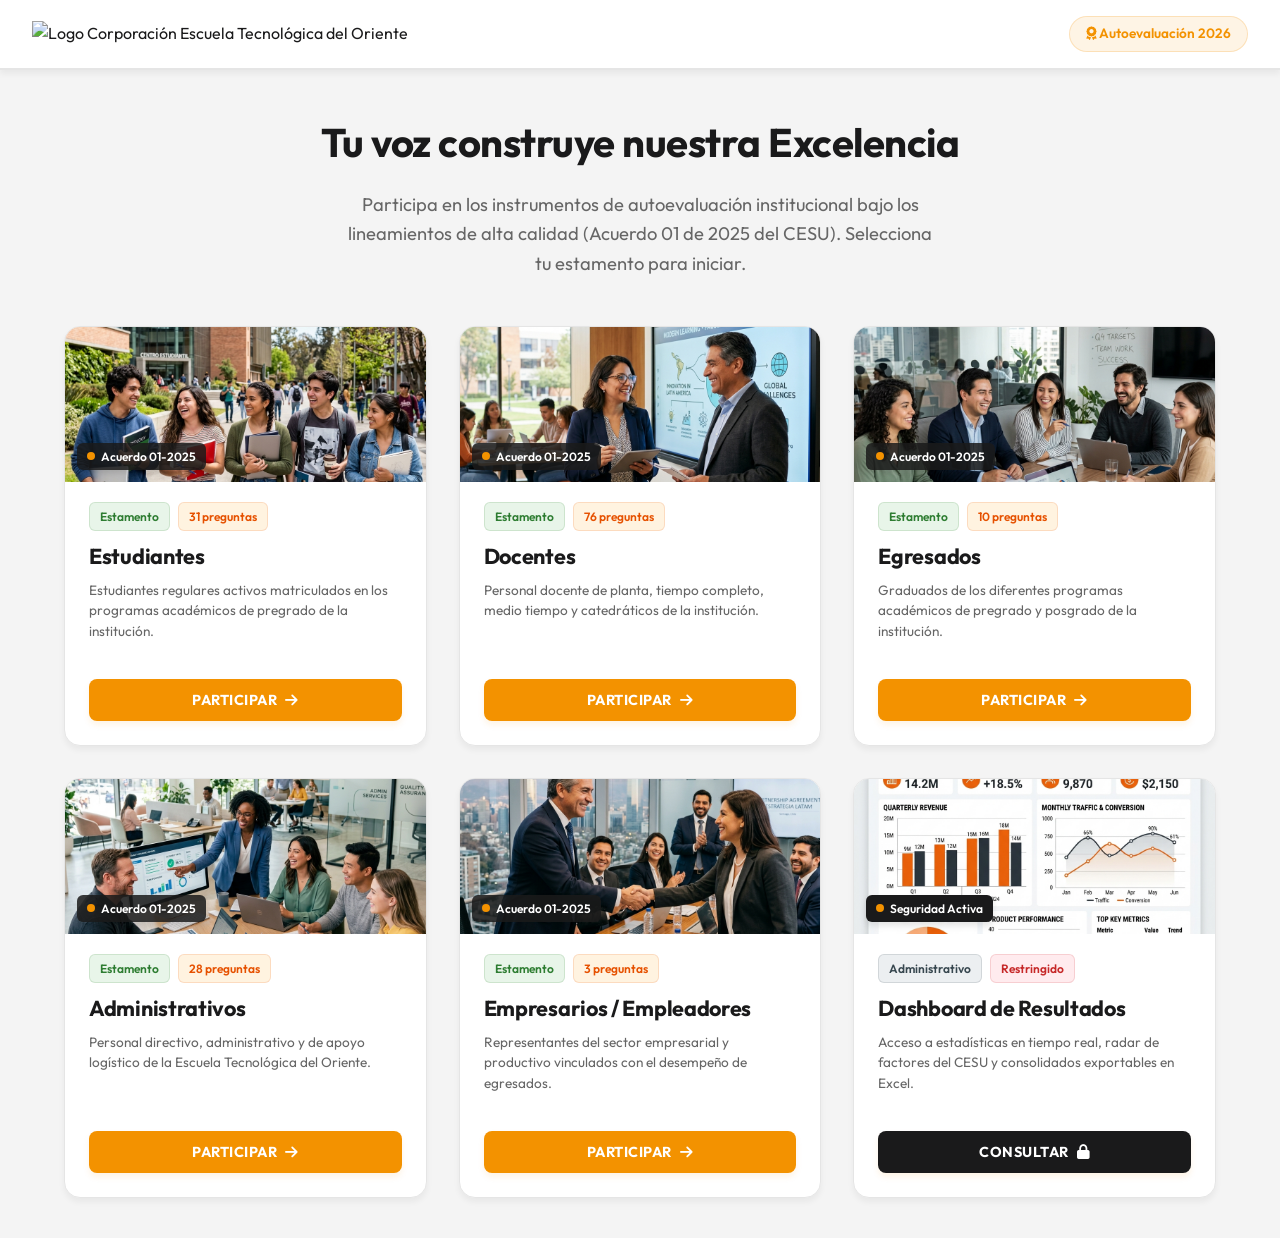
==== commit 96ba174d: "feat: integrate dashboard access card in landing, add dual passcodes validation, and enable record d" ====
--- a/index.html
+++ b/index.html
@@ -113,6 +113,23 @@
             <h3>Empresarios / Empleadores</h3>
             <p>Representantes del sector empresarial y productivo vinculados con el desempeño de egresados.</p>
             <button class="btn-card-cta">PARTICIPAR <i class="fa-solid fa-arrow-right"></i></button>
+          </div>
+        </div>
+
+        <!-- Tarjeta Dashboard Administrativo -->
+        <div class="estamento-card" onclick="accederAlDashboard()">
+          <div class="card-image-wrapper">
+            <img src="assets/img/dashboard.png" alt="Dashboard Analítico ETO">
+            <span class="card-badge-modality" style="background-color: var(--text-dark);">Seguridad Activa</span>
+          </div>
+          <div class="card-body-content">
+            <div class="card-badge-container">
+              <span class="badge-custom-gray" style="background-color:#ECEFF1; color:#37474F; border-color:rgba(55,71,79,0.15)">Administrativo</span>
+              <span class="badge-custom-orange" style="background-color:#FFEBEE; color:#C62828; border-color:rgba(198,40,40,0.15)">Restringido</span>
+            </div>
+            <h3>Dashboard de Resultados</h3>
+            <p>Acceso a estadísticas en tiempo real, radar de factores del CESU y consolidados exportables en Excel.</p>
+            <button class="btn-card-cta" style="background-color: var(--text-dark);">CONSULTAR <i class="fa-solid fa-lock"></i></button>
           </div>
         </div>
       </div>
@@ -169,6 +186,11 @@
             </label>
           </div>
 
+          <!-- Contenedor para error de duplicidad (Cédula ya registrada) -->
+          <div id="register-error-msg" class="hidden" style="background-color: #FFF3E0; color: #D84315; border: 1px solid rgba(216, 67, 21, 0.2); padding: 12px 16px; border-radius: 8px; font-size: 0.85rem; font-weight: 600; margin-bottom: 1.5rem; display: flex; align-items: center; gap: 8px;">
+            <i class="fa-solid fa-circle-exclamation"></i> Esta identificación ya tiene una encuesta registrada. Solo se permite una participación por persona.
+          </div>
+
           <div style="display:flex; gap: 1rem;">
             <button type="button" class="btn-secondary" onclick="volverALanding()">
               <i class="fa-solid fa-arrow-left"></i> Atrás
--- a/assets/css/styles.css
+++ b/assets/css/styles.css
@@ -861,3 +861,187 @@
     grid-template-columns: 1fr;
   }
 }
+
+/* ==========================================================================
+   Base de Datos y Grilla de Celdas tipo Excel
+   ========================================================================== */
+.excel-tabs-container {
+  display: flex;
+  background-color: #ECECEC;
+  border: 1px solid #D0D0D0;
+  border-bottom: none;
+  border-top-left-radius: 12px;
+  border-top-right-radius: 12px;
+  overflow-x: auto;
+  white-space: nowrap;
+}
+
+.excel-tab-btn {
+  background-color: #F4F4F4;
+  color: #555555;
+  border: none;
+  border-right: 1px solid #D0D0D0;
+  padding: 12px 20px;
+  font-family: var(--font-base);
+  font-size: 0.85rem;
+  font-weight: 500;
+  cursor: pointer;
+  display: flex;
+  align-items: center;
+  gap: 8px;
+  transition: var(--transition-smooth);
+}
+
+.excel-tab-btn:hover {
+  background-color: #EAEAEA;
+}
+
+.excel-tab-btn.active {
+  background-color: var(--bg-white);
+  color: var(--primary-orange);
+  font-weight: 600;
+  border-bottom: 3px solid var(--primary-orange);
+  margin-bottom: -1px;
+}
+
+.excel-table-container {
+  border: 1px solid #D0D0D0;
+  border-bottom-left-radius: 12px;
+  border-bottom-right-radius: 12px;
+  max-height: 480px;
+  overflow-y: auto;
+  overflow-x: auto;
+  background-color: #F9F9F9;
+}
+
+.excel-style-table {
+  border-collapse: separate;
+  border-spacing: 0;
+  width: 100%;
+}
+
+.excel-style-table th {
+  background-color: #F0F0F0;
+  color: var(--text-dark);
+  border-right: 1px solid #D0D0D0;
+  border-bottom: 2px solid #C0C0C0;
+  padding: 8px 14px;
+  font-size: 0.8rem;
+  font-weight: 600;
+  text-align: center;
+  position: sticky;
+  top: 0;
+  z-index: 10;
+  white-space: nowrap;
+}
+
+.excel-style-table td {
+  border-right: 1px solid #E5E5E5;
+  border-bottom: 1px solid #E5E5E5;
+  padding: 8px 12px;
+  background-color: #FFFFFF;
+  font-size: 0.82rem;
+  color: var(--text-dark);
+  white-space: nowrap;
+}
+
+.excel-style-table tr:hover td {
+  background-color: #FFF9F0 !important;
+}
+
+.excel-style-table td.cell-num {
+  font-family: 'Courier New', Courier, monospace;
+  text-align: center;
+  font-weight: 600;
+  color: var(--primary-orange-hover);
+}
+
+.excel-style-table td.cell-id {
+  font-family: 'Courier New', Courier, monospace;
+  color: var(--text-gray);
+  font-weight: 500;
+}
+
+/* ==========================================================================
+   Pantalla de Seguridad (Passcode Lock)
+   ========================================================================== */
+.dashboard-gate-screen {
+  position: fixed;
+  top: 0;
+  left: 0;
+  width: 100vw;
+  height: 100vh;
+  background: linear-gradient(135deg, rgba(26, 26, 27, 0.96), rgba(85, 85, 85, 0.99));
+  backdrop-filter: blur(10px);
+  -webkit-backdrop-filter: blur(10px);
+  display: flex;
+  align-items: center;
+  justify-content: center;
+  z-index: 999;
+  padding: 1.5rem;
+}
+
+.gate-card {
+  background-color: var(--bg-white);
+  border: 1px solid var(--bg-gray-border);
+  border-radius: 24px;
+  padding: 3.5rem 3rem;
+  max-width: 485px;
+  width: 100%;
+  text-align: center;
+  box-shadow: 0 20px 50px rgba(0, 0, 0, 0.3);
+  animation: fadeIn 0.4s cubic-bezier(0.4, 0, 0.2, 1) forwards;
+}
+
+.gate-logo {
+  margin-bottom: 1.5rem;
+  display: flex;
+  justify-content: center;
+}
+
+.gate-card h2 {
+  font-size: 1.6rem;
+  font-weight: 700;
+  color: var(--text-dark);
+  margin-bottom: 0.75rem;
+  letter-spacing: -0.5px;
+}
+
+.gate-card p {
+  font-size: 0.9rem;
+  color: var(--text-gray);
+  line-height: 1.55;
+  margin-bottom: 1rem;
+}
+
+/* Animación de vibración para error de contraseña */
+@keyframes shake {
+  0%, 100% { transform: translateX(0); }
+  20%, 60% { transform: translateX(-8px); }
+  40%, 80% { transform: translateX(8px); }
+}
+
+.shake {
+  animation: shake 0.35s ease-in-out;
+}
+
+/* Botón de eliminación de filas de prueba en grilla Excel */
+.btn-delete-row {
+  background: none;
+  border: none;
+  color: var(--text-gray-light);
+  cursor: pointer;
+  padding: 4px 8px;
+  font-size: 0.9rem;
+  border-radius: 6px;
+  transition: var(--transition-smooth);
+  display: inline-flex;
+  align-items: center;
+  justify-content: center;
+}
+
+.btn-delete-row:hover {
+  color: #D32F2F;
+  background-color: #FFEBEE;
+}
+
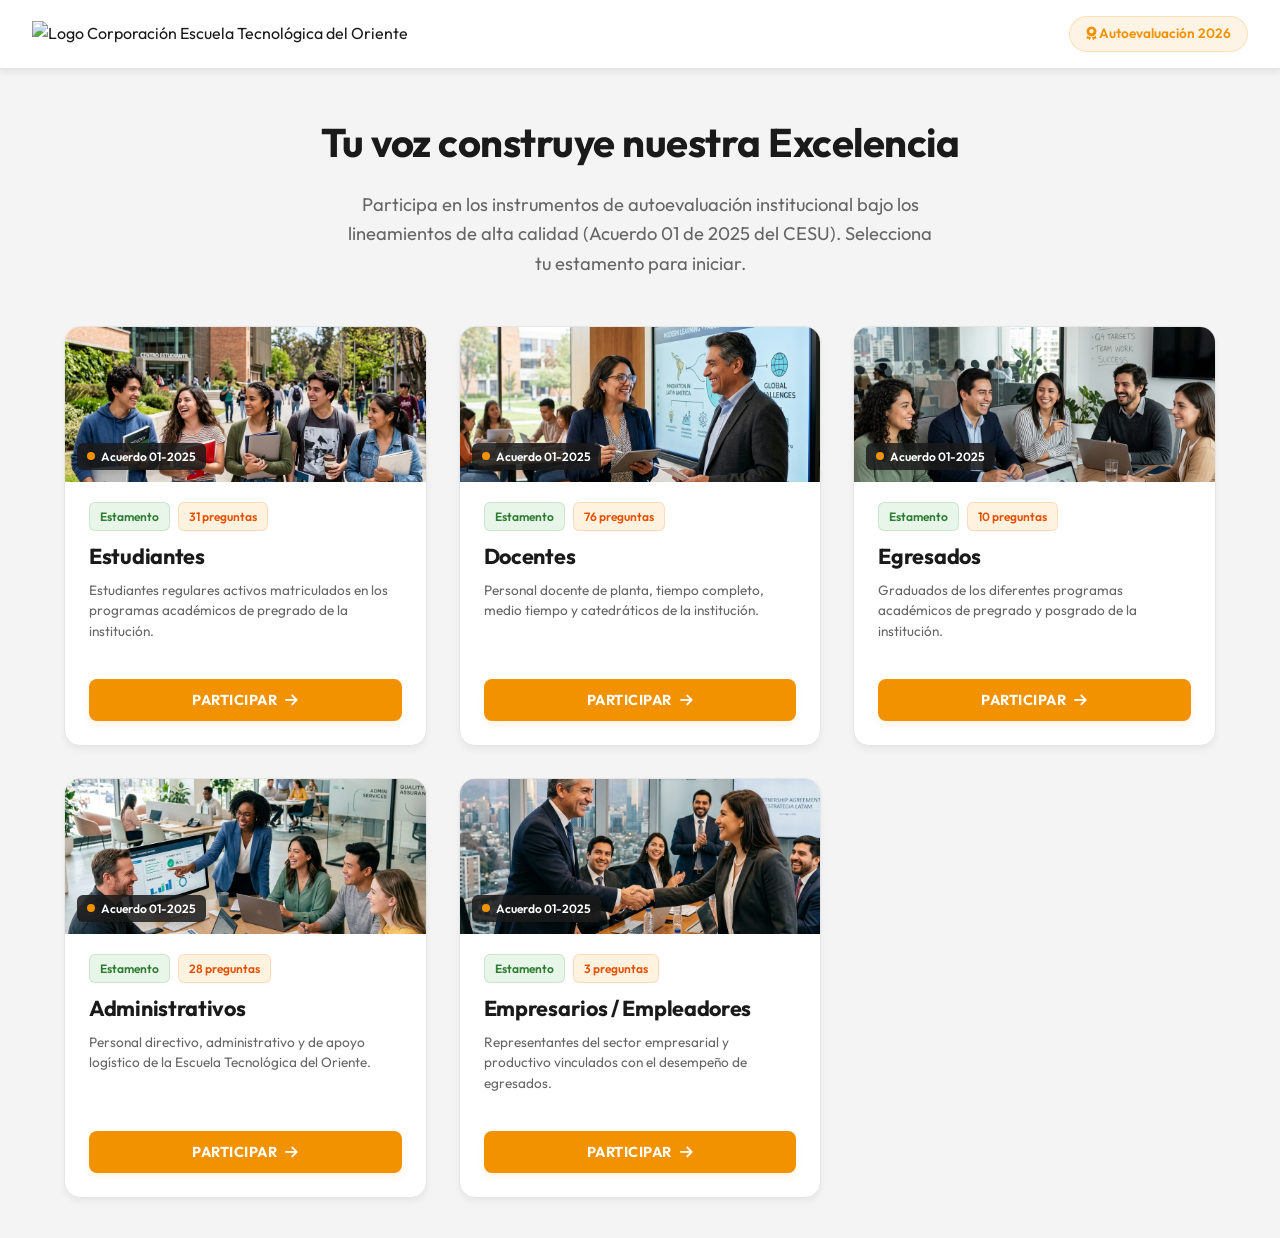
==== commit 569c483a: "style: remove public dashboard card and make campaign-tag badge trigger dashboard with premium hover" ====
--- a/index.html
+++ b/index.html
@@ -4,7 +4,7 @@
   <meta charset="UTF-8">
   <meta name="viewport" content="width=device-width, initial-scale=1.0">
   <title>Campaña de Autoevaluación 2026 | Escuela Tecnológica del Oriente</title>
-  <link rel="stylesheet" href="assets/css/styles.css?v=1.0.4">
+  <link rel="stylesheet" href="assets/css/styles.css?v=1.0.5">
   <!-- FontAwesome Icons for premium visual details -->
   <link rel="stylesheet" href="https://cdnjs.cloudflare.com/ajax/libs/font-awesome/6.4.0/css/all.min.css">
 </head>
@@ -15,7 +15,7 @@
     <div class="logo-container">
       <img src="https://tecnologicadeloriente.edu.co/wp-content/uploads/2024/09/LOGO-ILLUSTRATOR-01.png" alt="Logo Corporación Escuela Tecnológica del Oriente" class="logo-img">
     </div>
-    <div class="campaign-tag">
+    <div class="campaign-tag" onclick="accederAlDashboard()" title="Acceso Administrativo">
       <i class="fa-solid fa-award"></i> Autoevaluación 2026
     </div>
   </header>
@@ -113,23 +113,6 @@
             <h3>Empresarios / Empleadores</h3>
             <p>Representantes del sector empresarial y productivo vinculados con el desempeño de egresados.</p>
             <button class="btn-card-cta">PARTICIPAR <i class="fa-solid fa-arrow-right"></i></button>
-          </div>
-        </div>
-
-        <!-- Tarjeta Dashboard Administrativo -->
-        <div class="estamento-card" onclick="accederAlDashboard()">
-          <div class="card-image-wrapper">
-            <img src="assets/img/dashboard.png" alt="Dashboard Analítico ETO">
-            <span class="card-badge-modality" style="background-color: var(--text-dark);">Seguridad Activa</span>
-          </div>
-          <div class="card-body-content">
-            <div class="card-badge-container">
-              <span class="badge-custom-gray" style="background-color:#ECEFF1; color:#37474F; border-color:rgba(55,71,79,0.15)">Administrativo</span>
-              <span class="badge-custom-orange" style="background-color:#FFEBEE; color:#C62828; border-color:rgba(198,40,40,0.15)">Restringido</span>
-            </div>
-            <h3>Dashboard de Resultados</h3>
-            <p>Acceso a estadísticas en tiempo real, radar de factores del CESU y consolidados exportables en Excel.</p>
-            <button class="btn-card-cta" style="background-color: var(--text-dark);">CONSULTAR <i class="fa-solid fa-lock"></i></button>
           </div>
         </div>
       </div>
@@ -304,11 +287,8 @@
         
         <div style="display: flex; flex-direction: column; gap: 10px;">
           <button class="btn-primary" onclick="reiniciarPortal()">
-            <i class="fa-solid fa-rotate-left"></i> Realizar otra Encuesta
+            <i class="fa-solid fa-house"></i> Volver al Inicio
           </button>
-          <a href="dashboard.html" class="btn-secondary" style="text-decoration: none; justify-content: center;">
-            <i class="fa-solid fa-chart-line"></i> Ir al Dashboard de Resultados
-          </a>
         </div>
       </div>
     </section>
@@ -344,6 +324,7 @@
   </div>
 
   <!-- Carga de Módulos e Scripts -->
-  <script type="module" src="assets/js/app.js"></script>
+  <script src="assets/js/questions.js?v=1.0.5"></script>
+  <script src="assets/js/app.js?v=1.0.5"></script>
 </body>
 </html>
--- a/assets/css/styles.css
+++ b/assets/css/styles.css
@@ -68,6 +68,19 @@
   font-weight: 600;
   font-size: 0.85rem;
   border: 1px solid rgba(243, 146, 0, 0.2);
+  transition: var(--transition-smooth);
+}
+
+.campaign-tag[onclick] {
+  cursor: pointer;
+}
+
+.campaign-tag[onclick]:hover {
+  background-color: var(--primary-orange);
+  color: var(--bg-white);
+  box-shadow: 0 4px 12px rgba(243, 146, 0, 0.25);
+  transform: translateY(-1px);
+  border-color: var(--primary-orange);
 }
 
 .container {
